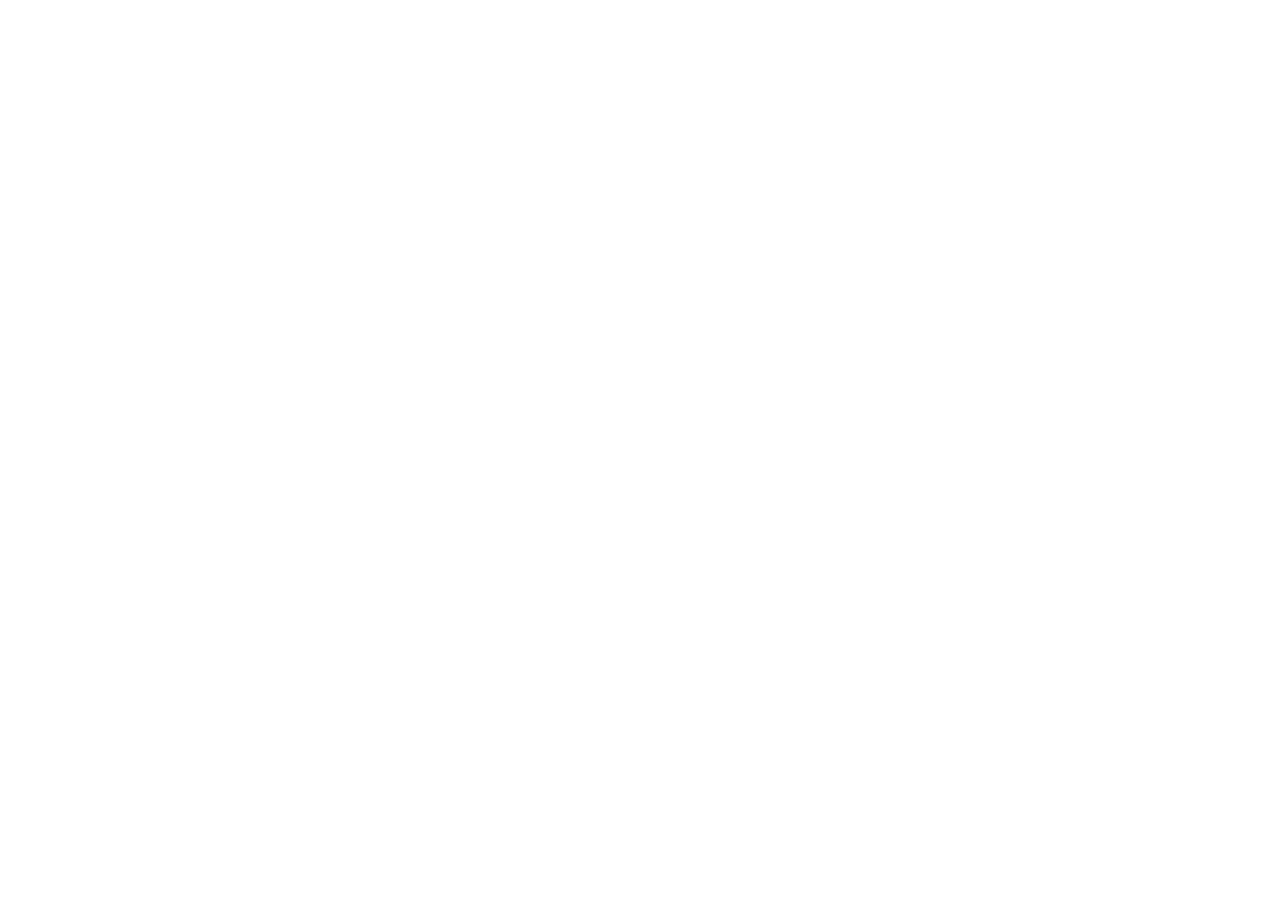
==== index.html @ 66926e48 "Initial commit" ====
<!doctype html>
<html lang="en">
  <head>
    <meta charset="UTF-8" />
    <meta name="viewport" content="width=device-width, initial-scale=1.0" />
    <title>My Project</title>
    <link rel="stylesheet" href="style.css" />
  </head>
  <body>
    <!-- START BELOW -->
     
  </body>
</html>
---- style.css ----
/* === RESET === */
*,
*::before,
*::after {
  margin: 0;
  padding: 0;
  box-sizing: border-box;
}

/* START BELOW */
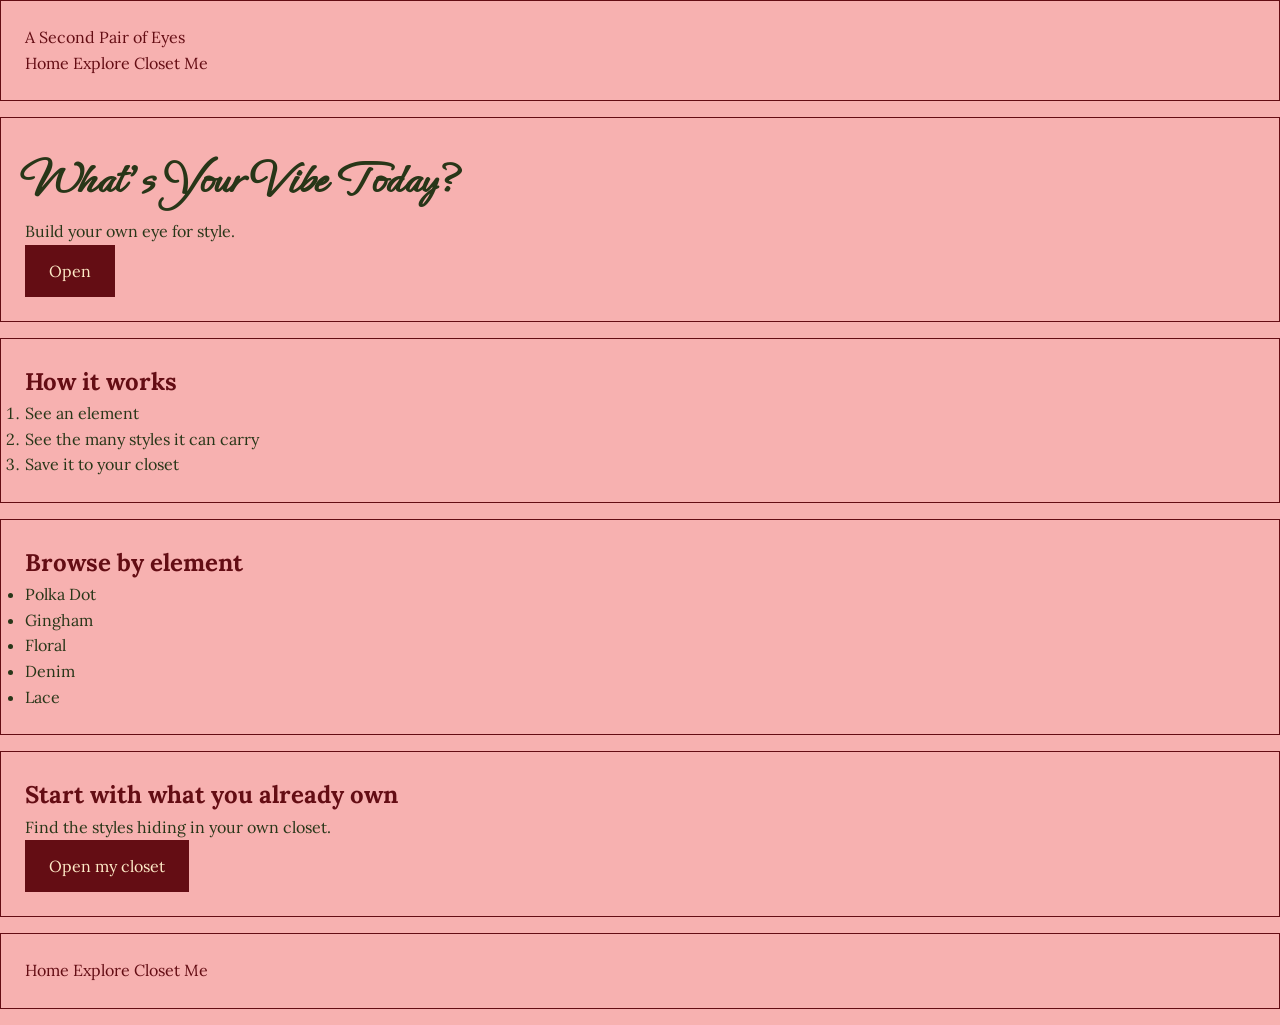
==== commit f0b31e7f: "Add HTML structure and base CSS" ====
--- a/index.html
+++ b/index.html
@@ -4,10 +4,67 @@
     <meta charset="UTF-8" />
     <meta name="viewport" content="width=device-width, initial-scale=1.0" />
     <title>My Project</title>
+        <link rel="preconnect" href="https://fonts.googleapis.com" />
+    <link rel="preconnect" href="https://fonts.gstatic.com" crossorigin />
+    <link href="https://fonts.googleapis.com/css2?family=Ephesis&family=Lora:wght@400;600&display=swap" rel="stylesheet" />
     <link rel="stylesheet" href="style.css" />
   </head>
   <body>
     <!-- START BELOW -->
-     
+     <!-- HEADER / NAV -->
+<header>
+  <a href="#">A Second Pair of Eyes</a>
+
+  <nav>
+    <a href="#">Home</a>
+    <a href="#">Explore</a>
+    <a href="#">Closet</a>
+    <a href="#">Me</a>
+  </nav>
+</header>
+<main>
+
+  <!-- HERO SECTION -->
+  <section>
+    <h1>What's Your Vibe Today?</h1>
+    <p>Build your own eye for style.</p>
+    <button>Open</button>
+  </section>
+  <!-- HOW IT WORKS SECTION -->
+  <section>
+    <h2>How it works</h2>
+    <ol>
+      <li>See an element</li>
+      <li>See the many styles it can carry</li>
+      <li>Save it to your closet</li>
+    </ol>
+  </section>
+    <!-- BROWSE BY ELEMENT SECTION -->
+  <section>
+    <h2>Browse by element</h2>
+    <ul>
+      <li>Polka Dot</li>
+      <li>Gingham</li>
+      <li>Floral</li>
+      <li>Denim</li>
+      <li>Lace</li>
+    </ul>
+  </section>
+    <!-- CTA SECTION -->
+  <section>
+    <h2>Start with what you already own</h2>
+    <p>Find the styles hiding in your own closet.</p>
+    <button>Open my closet</button>
+  </section>
+</main>
+  <!-- FOOTER -->
+  <footer>
+    <nav>
+      <a href="#">Home</a>
+      <a href="#">Explore</a>
+      <a href="#">Closet</a>
+      <a href="#">Me</a>
+    </nav>
+  </footer>
   </body>
 </html>
--- a/style.css
+++ b/style.css
@@ -8,3 +8,44 @@
 }
 
 /* START BELOW */
+/* ===== 全局 / Body ===== */
+body {
+  background-color: #F7B1B0;      /* 你的背景粉 */
+  color: #283618;                 /* 你的文字墨绿 */
+  font-family: 'Lora', serif;     /* 正文字体 */
+  font-size: 16px;                /* 你 type scale 的 Body */
+  line-height: 1.6;
+}
+
+/* ===== 标题 ===== */
+h1 {
+  font-family: 'Ephesis', cursive;  /* 你的 display 花体 */
+  font-size: 48px;                  /* Hero/Display */
+  color: #283618;
+}
+h2 {
+  font-family: 'Lora', serif;       /* 章节标题用 Lora,更好读 */
+  font-size: 24px;
+  color: #640D14;                   /* 你的 primary 酒红 */
+}
+
+/* ===== 每个 section:看得见边界 + 间距(8 的倍数)===== */
+header, section, footer {
+  padding: 24px;                    /* 8×3 */
+  margin-bottom: 16px;              /* 8×2 */
+  border: 1px solid #640D14;        /* 让每块边界可见 */
+}
+
+/* ===== 按钮 ===== */
+button {
+  background-color: #640D14;        /* primary 酒红 */
+  color: #FEEAC7;                   /* 奶油色字 */
+  border: none;
+  padding: 16px 24px;
+  font-family: 'Lora', serif;
+  font-size: 16px;
+}
+a {
+  color: #640D14;         /* 酒红,和品牌一致 */
+  text-decoration: none;  /* 去掉下划线 */
+}
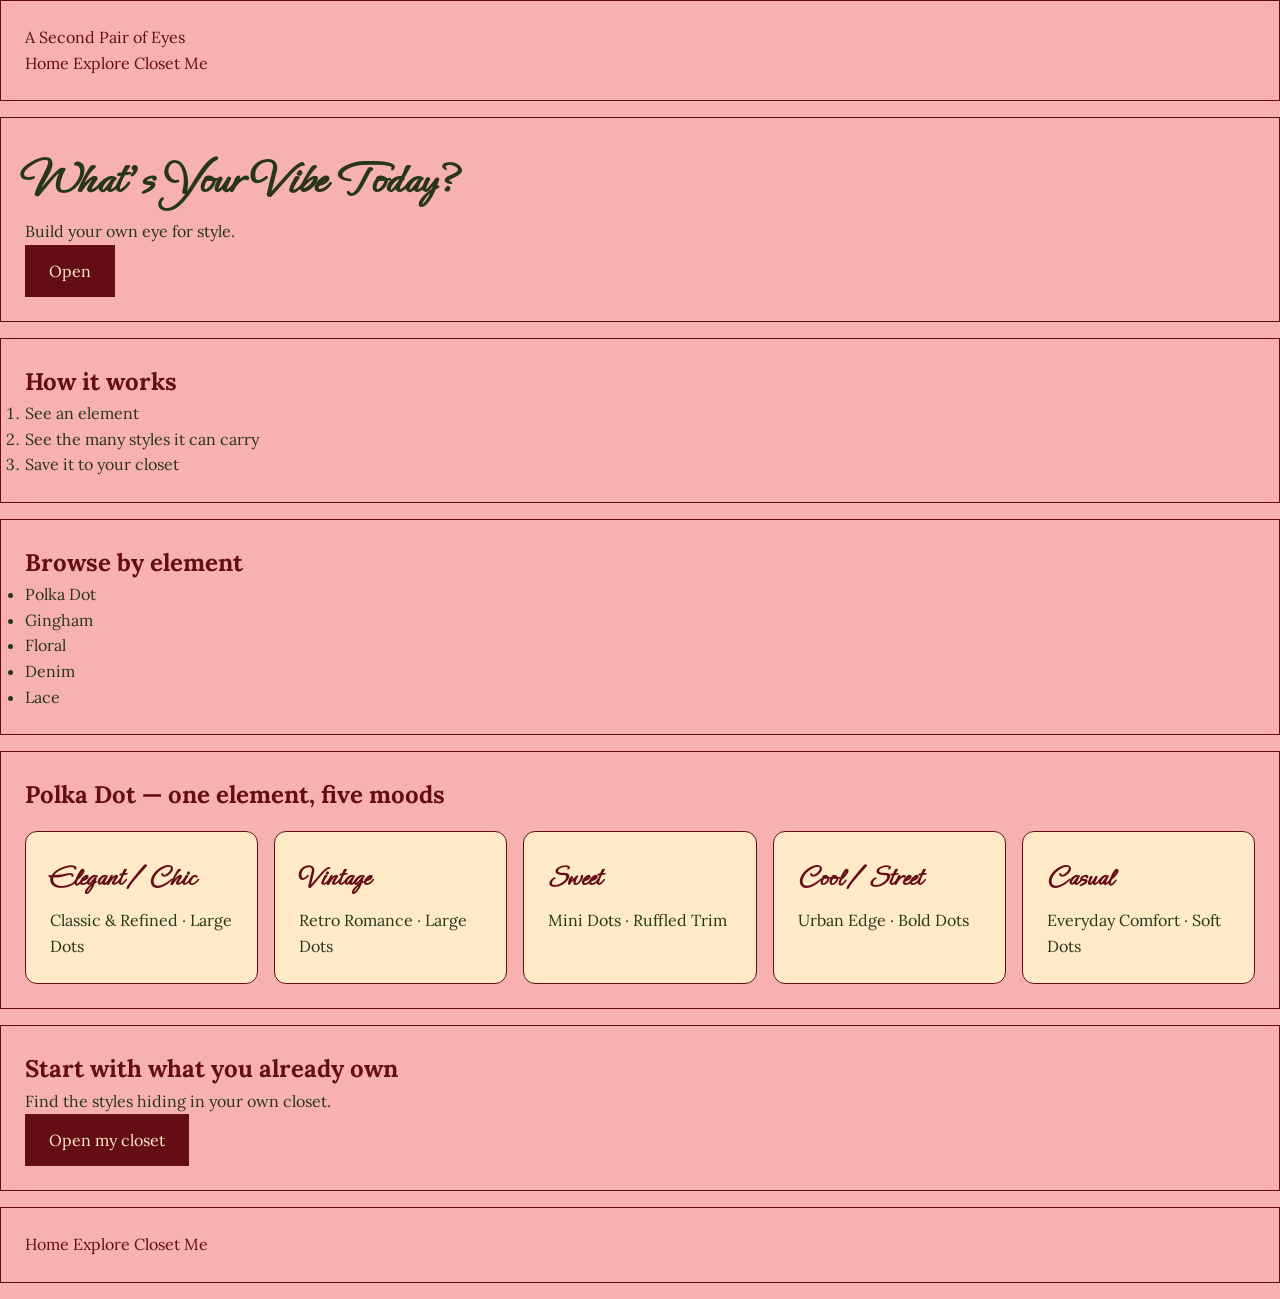
==== commit 7326f022: "Add dynamic Polka Dot section with JS" ====
--- a/index.html
+++ b/index.html
@@ -50,6 +50,13 @@
       <li>Lace</li>
     </ul>
   </section>
+    <!-- POLKA DOT STYLES (dynamic) -->
+  <section>
+    <h2>Polka Dot — one element, five moods</h2>
+    <div id="polka-styles">
+      <!-- JavaScript will fill this in -->
+    </div>
+  </section>
     <!-- CTA SECTION -->
   <section>
     <h2>Start with what you already own</h2>
@@ -66,5 +73,6 @@
       <a href="#">Me</a>
     </nav>
   </footer>
+      <script src="script.js"></script>
   </body>
 </html>
--- a/style.css
+++ b/style.css
@@ -10,23 +10,23 @@
 /* START BELOW */
 /* ===== 全局 / Body ===== */
 body {
-  background-color: #F7B1B0;      /* 你的背景粉 */
-  color: #283618;                 /* 你的文字墨绿 */
+  background-color: #F7B1B0;      /* 背景粉 */
+  color: #283618;                 /* 文字墨绿 */
   font-family: 'Lora', serif;     /* 正文字体 */
-  font-size: 16px;                /* 你 type scale 的 Body */
+  font-size: 16px;                /* type scale 的 Body */
   line-height: 1.6;
 }
 
 /* ===== 标题 ===== */
 h1 {
-  font-family: 'Ephesis', cursive;  /* 你的 display 花体 */
+  font-family: 'Ephesis', cursive;  /* display 花体 */
   font-size: 48px;                  /* Hero/Display */
   color: #283618;
 }
 h2 {
-  font-family: 'Lora', serif;       /* 章节标题用 Lora,更好读 */
+  font-family: 'Lora', serif;       /* 章节标题用 Lora */
   font-size: 24px;
-  color: #640D14;                   /* 你的 primary 酒红 */
+  color: #640D14;                   /* primary 酒红 */
 }
 
 /* ===== 每个 section:看得见边界 + 间距(8 的倍数)===== */
@@ -48,4 +48,31 @@
 a {
   color: #640D14;         /* 酒红,和品牌一致 */
   text-decoration: none;  /* 去掉下划线 */
+}
+/* ===== Polka Dot 风格卡(动态生成)===== */
+#polka-styles {
+  display: grid;
+  grid-template-columns: repeat(auto-fit, minmax(220px, 1fr));
+  gap: 16px;
+  margin-top: 16px;
+}
+
+.mood-card {
+  background-color: #FEEAC7;     /* 奶油色底,和粉底区分开 */
+  border: 1px solid #640D14;     /* 酒红边 */
+  border-radius: 12px;
+  padding: 24px;
+}
+
+.mood-card h3 {
+  font-family: 'Ephesis', cursive;  /* 风格名用花体,呼应 mockup */
+  font-size: 28px;
+  color: #640D14;                   /* 酒红 */
+  margin-bottom: 8px;
+}
+
+.mood-card p {
+  font-family: 'Lora', serif;
+  font-size: 16px;
+  color: #283618;                   /* 墨绿 */
 }
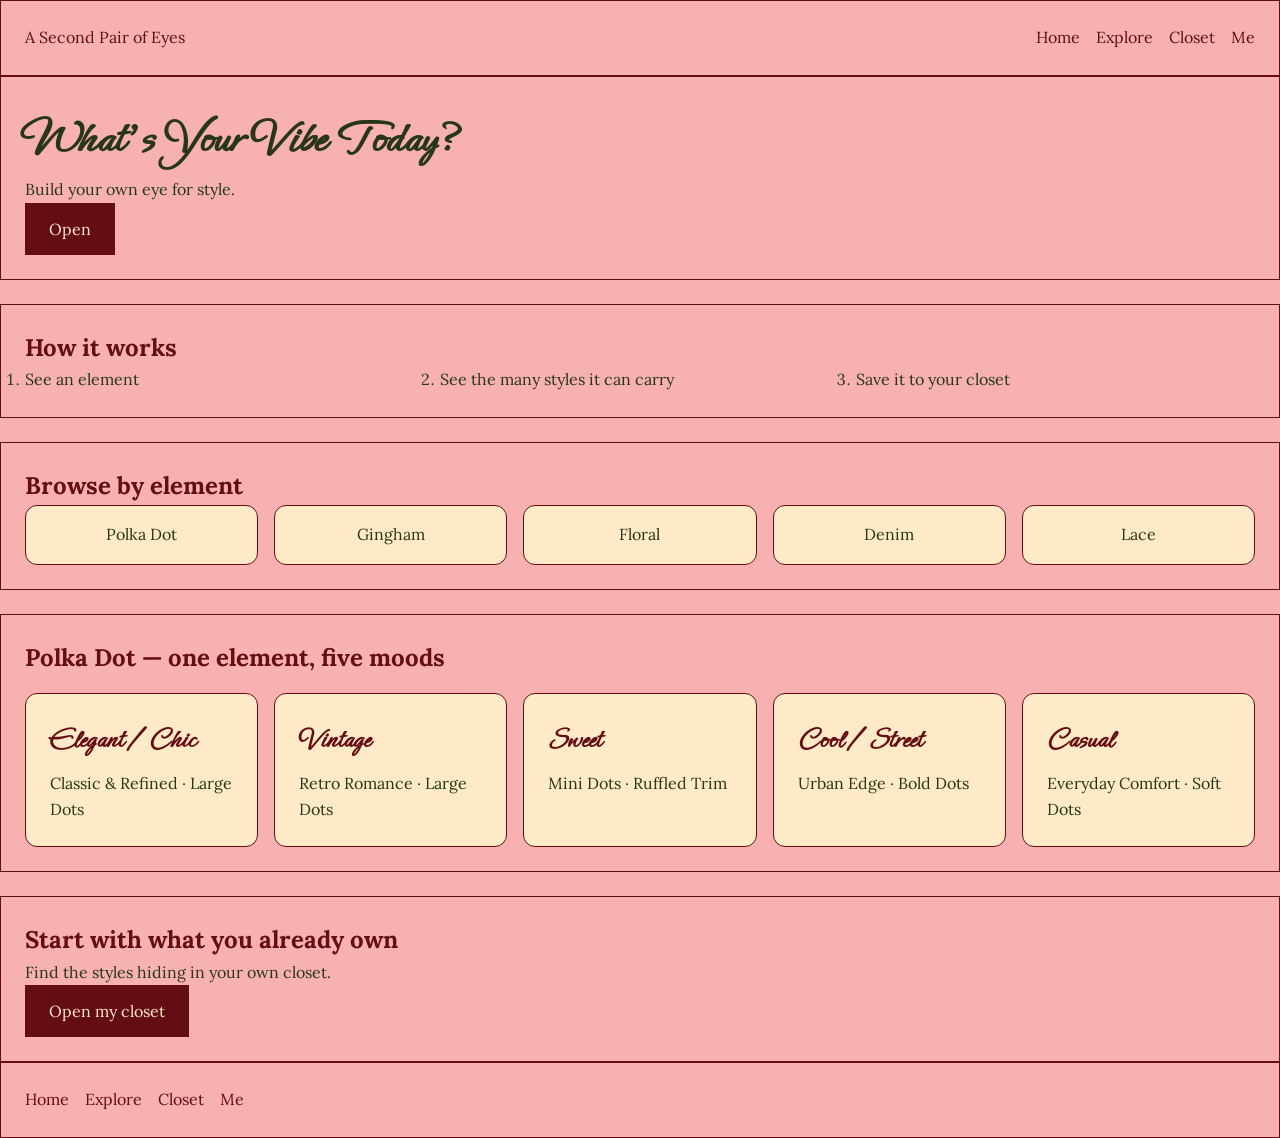
==== commit 6d23f14f: "Add grid layout for how-it-works, browse, and page shell" ====
--- a/index.html
+++ b/index.html
@@ -25,7 +25,7 @@
 <main>
 
   <!-- HERO SECTION -->
-  <section>
+  <section id="hero">
     <h1>What's Your Vibe Today?</h1>
     <p>Build your own eye for style.</p>
     <button>Open</button>
@@ -33,16 +33,16 @@
   <!-- HOW IT WORKS SECTION -->
   <section>
     <h2>How it works</h2>
-    <ol>
+    <ol class="steps">
       <li>See an element</li>
       <li>See the many styles it can carry</li>
       <li>Save it to your closet</li>
     </ol>
   </section>
     <!-- BROWSE BY ELEMENT SECTION -->
-  <section>
+ <section id="browse">
     <h2>Browse by element</h2>
-    <ul>
+    <ul class="element-list">
       <li>Polka Dot</li>
       <li>Gingham</li>
       <li>Floral</li>
@@ -58,7 +58,7 @@
     </div>
   </section>
     <!-- CTA SECTION -->
-  <section>
+  <section id="closet">
     <h2>Start with what you already own</h2>
     <p>Find the styles hiding in your own closet.</p>
     <button>Open my closet</button>
--- a/style.css
+++ b/style.css
@@ -1,3 +1,18 @@
+/* LAYOUT PLAN
+   Two-dimensional — gridding these:
+   - page shell        → one centered content column, even vertical rhythm
+   - how it works      → three parallel steps, a row on desktop / stacked on mobile
+   - browse by element → a set of equal element cards (auto-fit)
+   - polka dot moods   → equal mood cards (auto-fit)  [already gridded in A6]
+
+   One-dimensional — Flexbox:
+   - header / nav → logo on the left, links on the right
+   - footer       → a row of nav links
+
+   Fine as a stack — normal flow:
+   - hero → centered headline, subtitle, button
+   - cta  → centered stack
+*/
 /* === RESET === */
 *,
 *::before,
@@ -16,7 +31,22 @@
   font-size: 16px;                /* type scale 的 Body */
   line-height: 1.6;
 }
+main {
+  display: grid;
+  gap: 24px;        /* 间距用 8 的倍数 */
+}
+/* header: logo 在左、导航在右 —— 一维的一行,所以用 Flexbox */
+header {
+  display: flex;
+  justify-content: space-between;
+  align-items: center;
+}
 
+/* nav: 链接排成一行,间距均匀 */
+nav {
+  display: flex;
+  gap: 16px;
+}
 /* ===== 标题 ===== */
 h1 {
   font-family: 'Ephesis', cursive;  /* display 花体 */
@@ -32,7 +62,7 @@
 /* ===== 每个 section:看得见边界 + 间距(8 的倍数)===== */
 header, section, footer {
   padding: 24px;                    /* 8×3 */
-  margin-bottom: 16px;              /* 8×2 */
+  margin-bottom: 0px;              /* 8×2 */
   border: 1px solid #640D14;        /* 让每块边界可见 */
 }
 
@@ -75,4 +105,31 @@
   font-family: 'Lora', serif;
   font-size: 16px;
   color: #283618;                   /* 墨绿 */
+}
+/* browse by element: 一组等大的元素卡 —— 用 auto-fit,不靠 media query 自己就会 reflow */
+.element-list {
+  display: grid;
+  grid-template-columns: repeat(auto-fit, minmax(140px, 1fr));
+  gap: 16px;
+  list-style: none;   /* 现在是卡片了,去掉小圆点 */
+}
+
+/* 每个元素做成一张小卡,和 Polka Dot 那组风格统一 */
+.element-list li {
+  background-color: #FEEAC7;
+  border: 1px solid #640D14;
+  border-radius: 12px;
+  padding: 16px;
+  text-align: center;
+}
+.steps {
+  display: grid;
+  grid-template-columns: 1fr;
+  gap: 16px;
+}
+
+@media (min-width: 768px) {
+  .steps {
+    grid-template-columns: repeat(3, 1fr);
+  }
 }
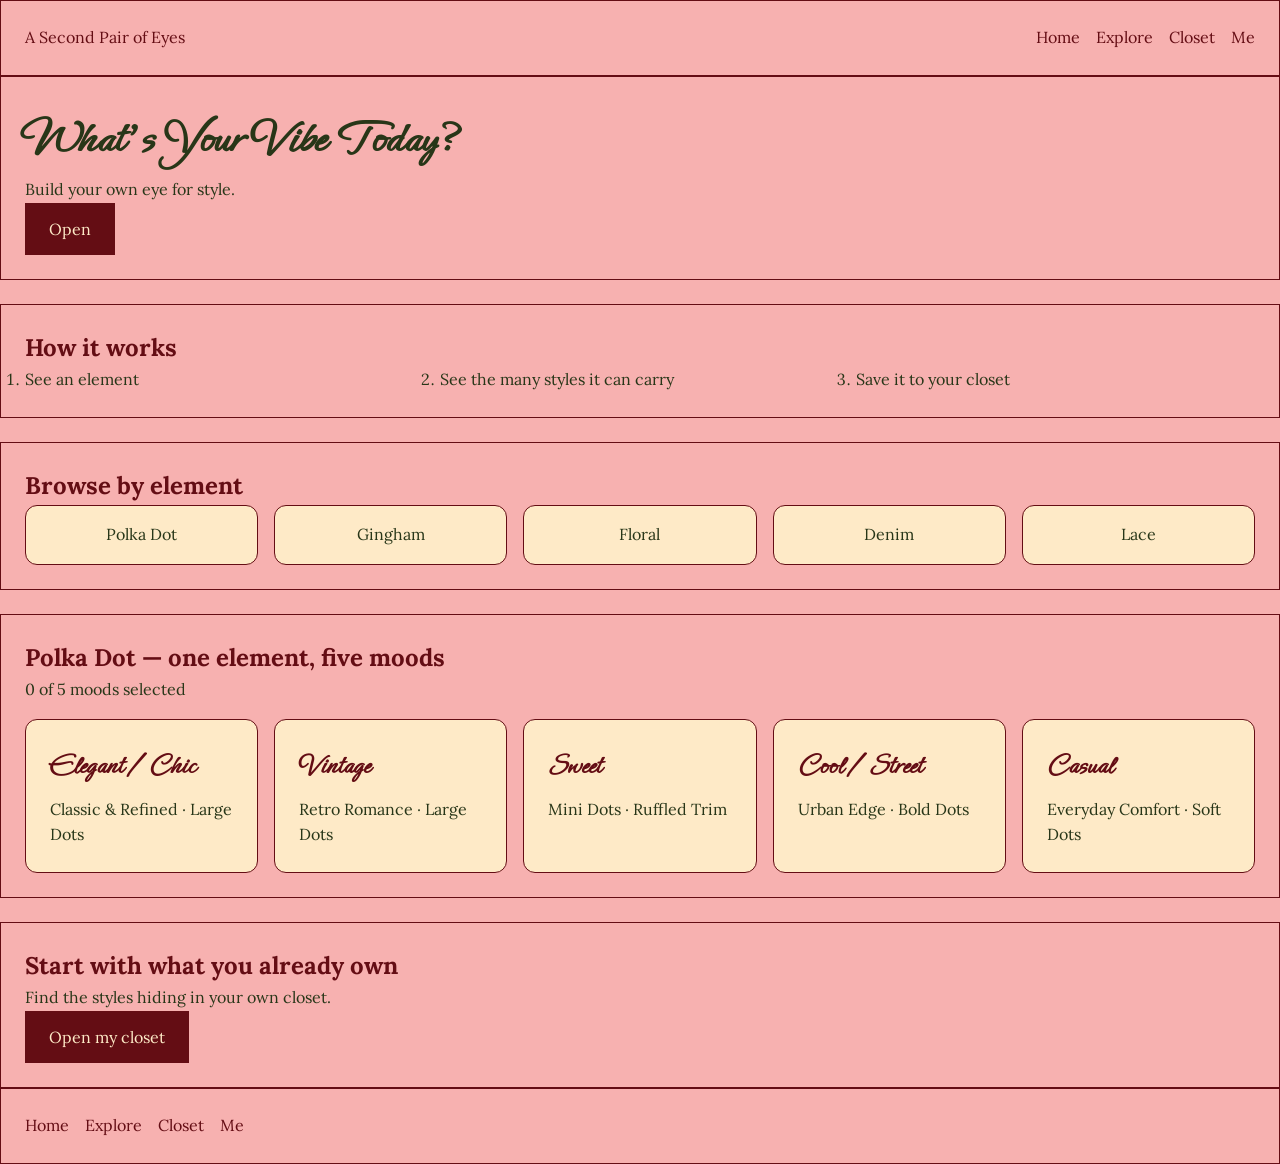
==== commit 6ce91024: "Change selectedMoods on card click, then call render()" ====
--- a/index.html
+++ b/index.html
@@ -53,10 +53,12 @@
     <!-- POLKA DOT STYLES (dynamic) -->
   <section>
     <h2>Polka Dot — one element, five moods</h2>
+    <p id="mood-count"></p>
     <div id="polka-styles">
       <!-- JavaScript will fill this in -->
     </div>
   </section>
+  
     <!-- CTA SECTION -->
   <section id="closet">
     <h2>Start with what you already own</h2>
--- a/style.css
+++ b/style.css
@@ -132,4 +132,84 @@
   .steps {
     grid-template-columns: repeat(3, 1fr);
   }
+}
+/* ===== Look of the Day(每日活动)===== */
+.look-img {
+  width: 100%;
+  max-width: 560px;
+  border-radius: 12px;
+  display: block;
+  margin: 16px 0;
+}
+
+#spot-feedback {
+  font-family: 'Lora', serif;
+  font-size: 18px;
+  color: #640D14;
+  margin: 8px 0 16px;
+}
+
+#aspect-buttons {
+  display: flex;
+  flex-wrap: wrap;
+  gap: 12px;
+  margin-bottom: 24px;
+}
+
+.aspect-btn {
+  background-color: #FEEAC7;
+  color: #640D14;
+  border: 1px solid #640D14;
+  border-radius: 999px;
+  padding: 10px 18px;
+  font-family: 'Lora', serif;
+  font-size: 15px;
+  cursor: pointer;
+}
+
+.aspect-btn.active {       /* 被点亮的按钮 */
+  background-color: #640D14;
+  color: #FEEAC7;
+}
+
+#aspect-cards {
+  display: grid;
+  gap: 16px;
+}
+
+.aspect-card {
+  background-color: #FEEAC7;
+  border: 1px solid #640D14;
+  border-radius: 12px;
+  padding: 16px 20px;
+}
+
+.aspect-card h3 {
+  font-family: 'Ephesis', cursive;
+  font-size: 24px;
+  color: #640D14;
+  margin-bottom: 4px;
+}
+
+.aspect-card p {
+  font-family: 'Lora', serif;
+  font-size: 16px;
+  color: #283618;
+}
+
+/* 隐藏状态 —— 这就是 toggle 在控制的那个 class */
+.is-hidden {
+  display: none;
+}
+.mood-card {
+  cursor: pointer;
+}
+
+.mood-card.selected {
+  background-color: #640D14;
+}
+
+.mood-card.selected h3,
+.mood-card.selected p {
+  color: #FEEAC7;
 }
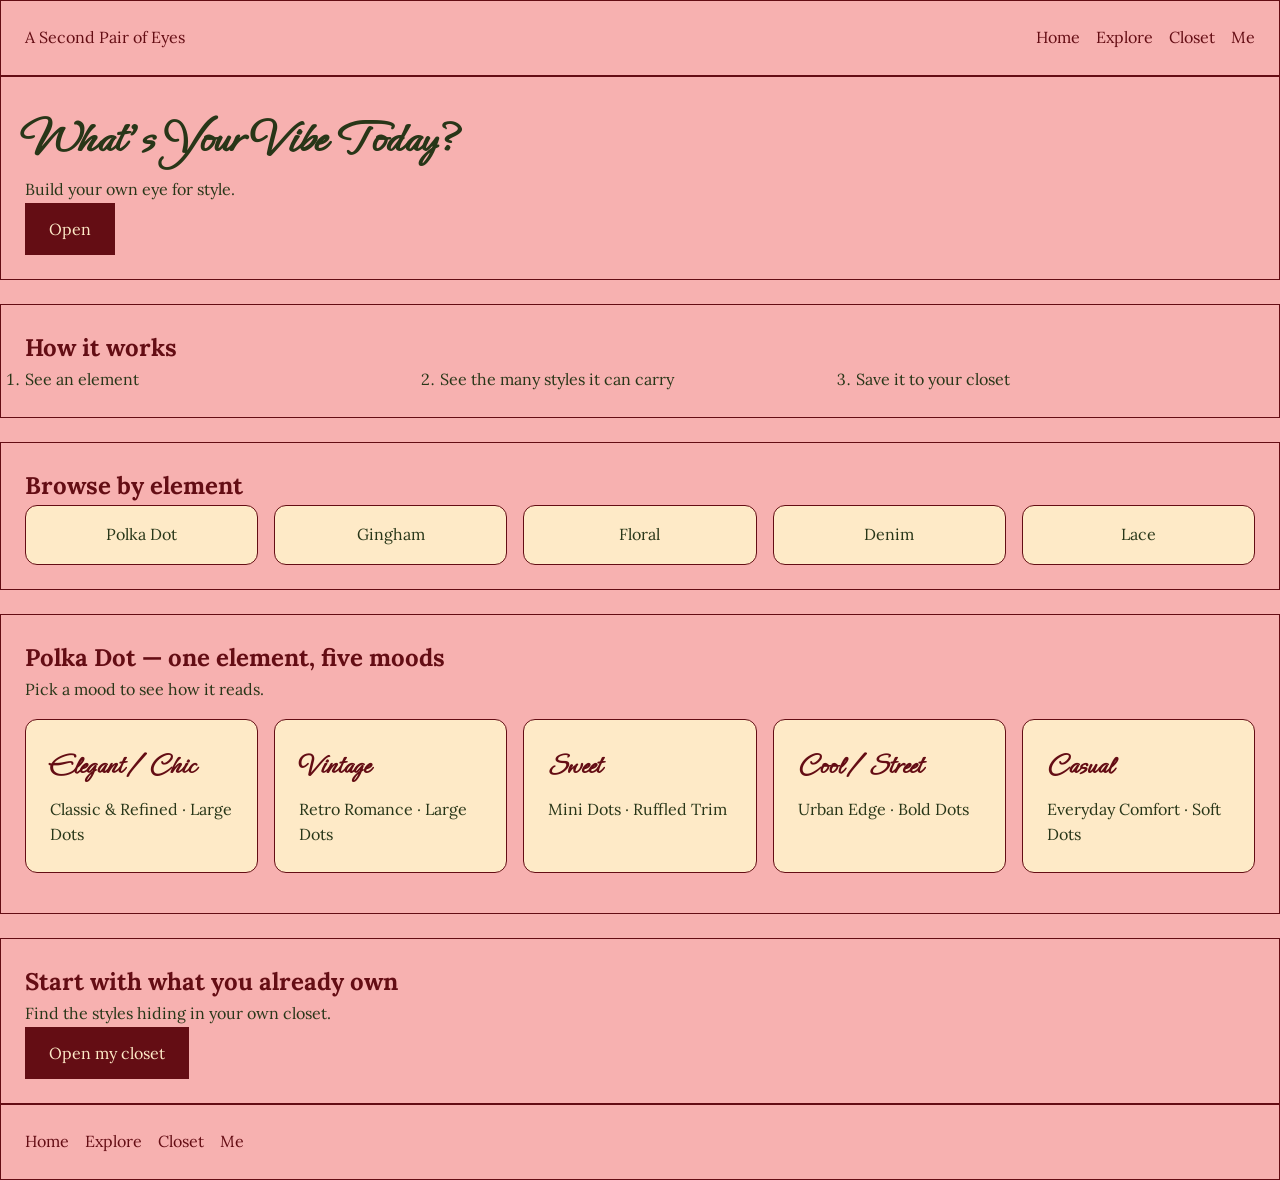
==== commit 4385c7c4: "Revise Week 9 Render Plan: single-select mood with detail panel" ====
--- a/index.html
+++ b/index.html
@@ -57,6 +57,7 @@
     <div id="polka-styles">
       <!-- JavaScript will fill this in -->
     </div>
+        <div id="mood-detail"></div>
   </section>
   
     <!-- CTA SECTION -->
--- a/style.css
+++ b/style.css
@@ -212,4 +212,13 @@
 .mood-card.selected h3,
 .mood-card.selected p {
   color: #FEEAC7;
+}
+#mood-detail {
+  margin-top: 16px;
+}
+
+#mood-detail h3 {
+  font-family: 'Ephesis', cursive;
+  font-size: 28px;
+  color: #640D14;
 }
